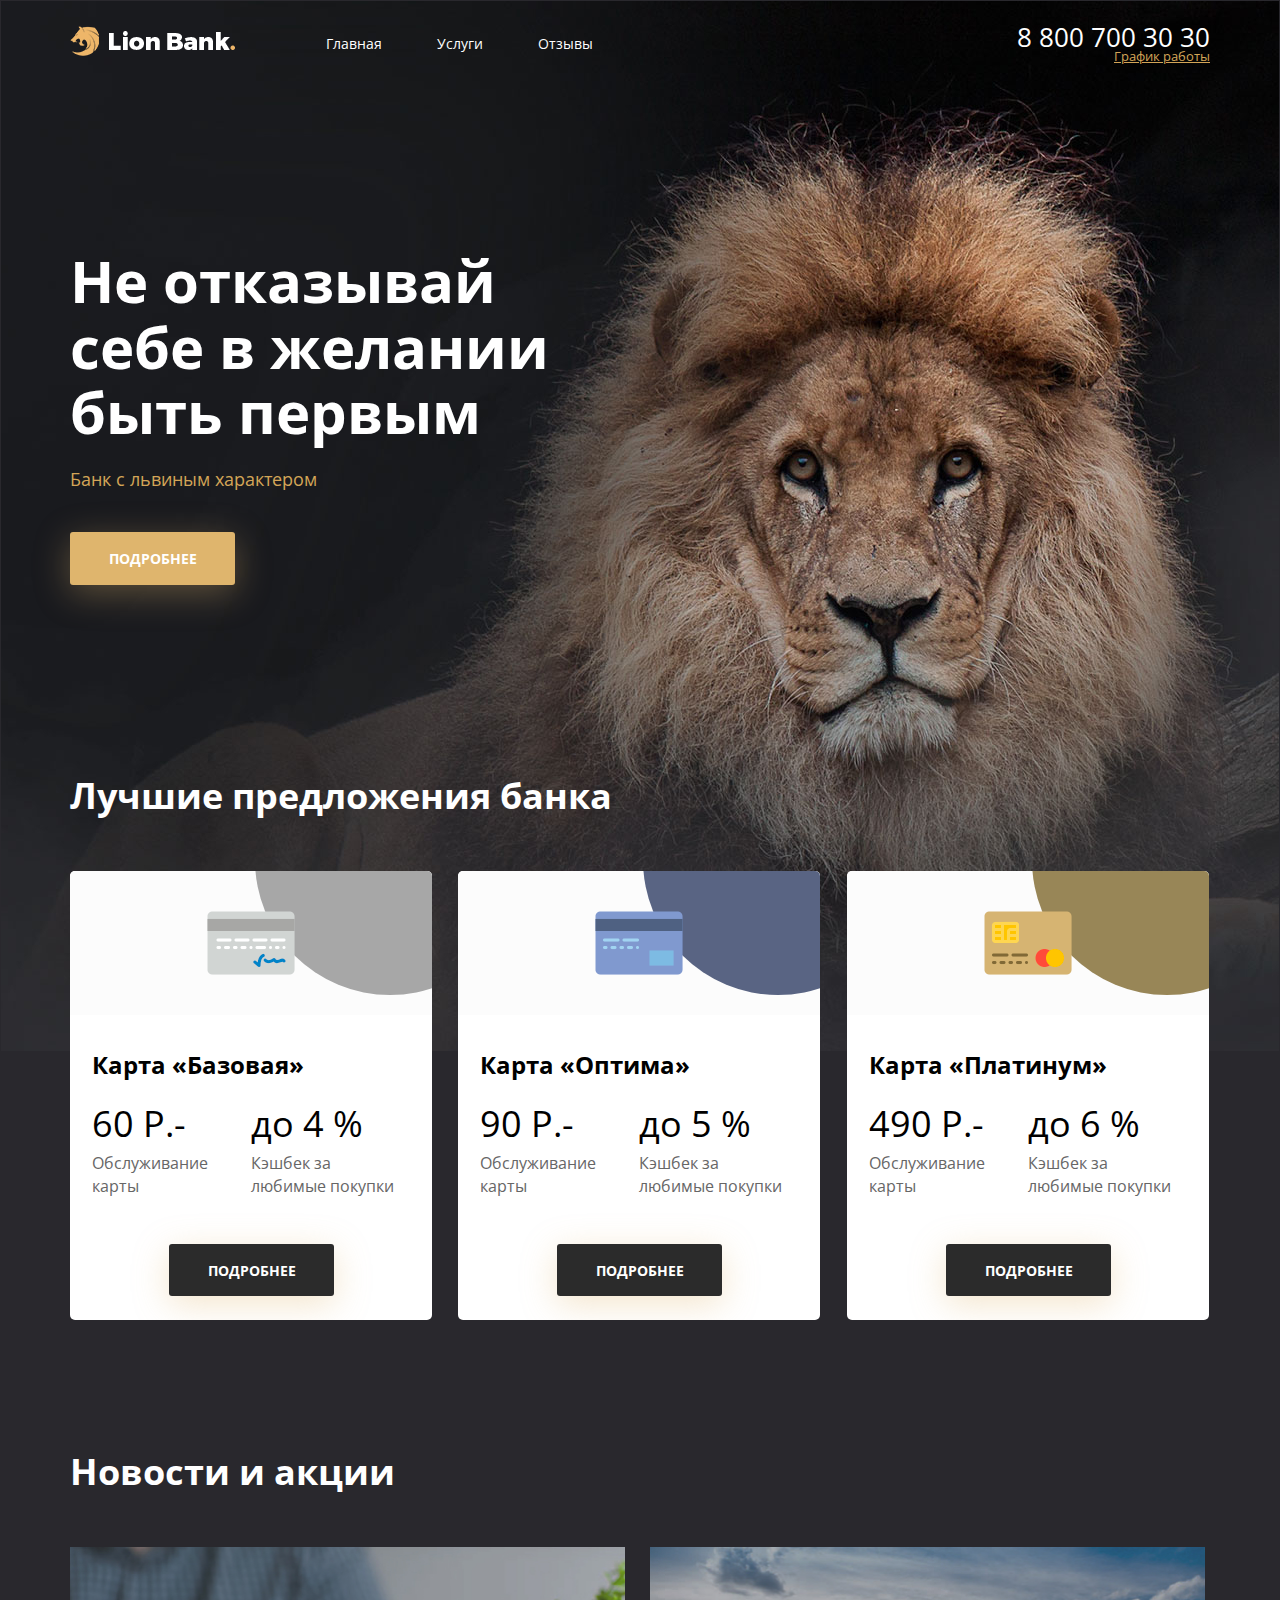
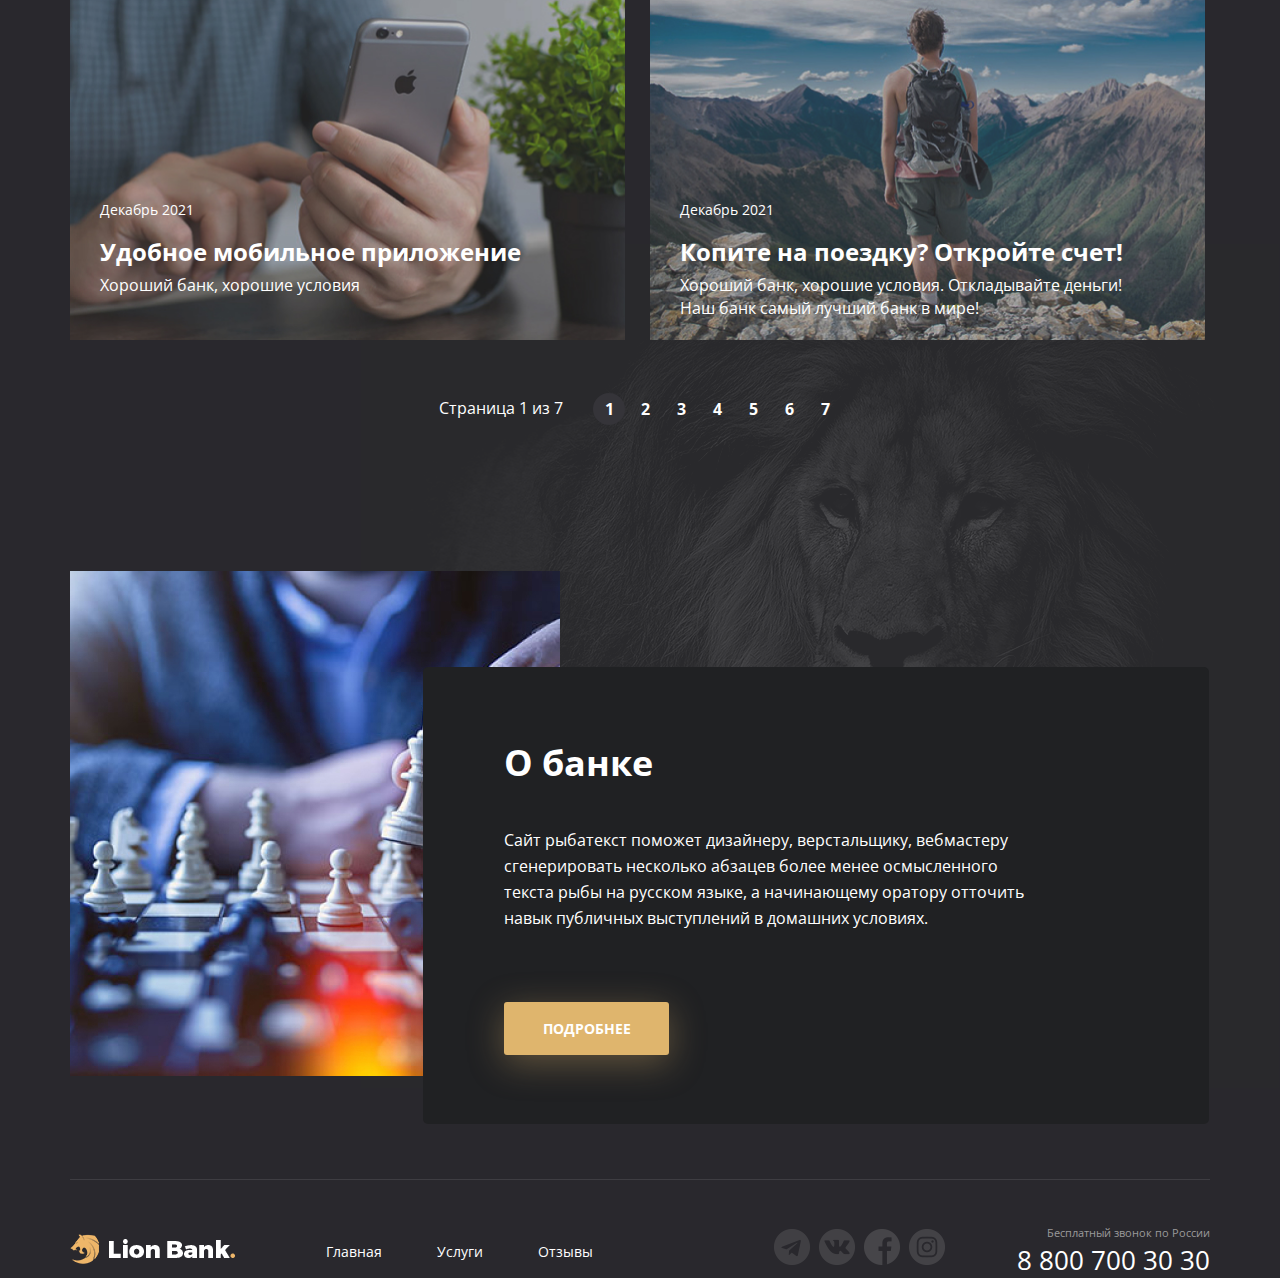
==== index.html @ 032b0f5d "Add files via upload" ====
<!DOCTYPE html>
<html lang="en">
<head>
    <meta charset="UTF-8">
    <meta http-equiv="X-UA-Compatible" content="IE=edge">
    <meta name="viewport" content="width=device-width, initial-scale=1.0">
    <title>Lion Bank</title>
    <link href="https://fonts.googleapis.com/css2?family=Open+Sans:wght@400;700&display=swap" rel="stylesheet">
    <link rel="stylesheet" href="./main.css">
</head>
<body>
    <div class="wrapper main-page-wrapper">
        <section class="hero">
            <div class="container">
                <header class="header">
                    <a href="#" class="logo">
                        <img src="./img/logo.png" alt="lion bank logo" class="logo__icon">
                    </a>
                    <nav class="menu">
                        <ul class="menu__list">
                            <li class="menu__item">
                                <a href="#" class="menu__link">Главная</a>
                            </li>
                            <li class="menu__item">
                                <a href="#" class="menu__link">Услуги</a>
                            </li>
                            <li class="menu__item">
                                <a href="#" class="menu__link">Отзывы</a>
                            </li>
                        </ul>
                    </nav>
                    <address class="contacts">
                        <a href="tel:+78007003030" class="contacts__phone">8 800 700 30 30</a>
                        <div class="contacts__dropdown-title">График работы</div>
                    </address>
                </header>
                <div class="hero__content">
                    <div class="hero__text-section">
                        <h1 class="hero__title">Не отказывай себе в желании быть первым</h1>
                        <h4 class="hero__subtitle">Банк с львиным характером</h4>
                        <a href="#" class="btn btn--color--ginger">Подробнее</a>
                    </div>
                </div>
            </div>
        </section>    
        <section class="section">
            <div class="container">
                <h2 class="section__title">Лучшие предложения банка</h2>
                <ul class="offers">
                        <li class="offers__item offers__item--theme--grey">
                            <div class="offers__header">
                                <img src="./img/card_grey.png" alt="card grey" class="offers__img">
                            </div>
                            <div class="offers__content">
                                <h3 class="offers__title">Карта «Базовая»</h3>
                                <div class="offers__prices">
                                    <div class="offers__prices-cell">
                                        <div class="offers__price">60 Р.-</div>
                                        <div class="offers__price-desc">Обслуживание карты</div>
                                    </div>
                                    <div class="offers__prices-cell">
                                        <div class="offers__price">до 4 %</div>
                                        <div class="offers__price-desc">Кэшбек за любимые покупки</div>
                                    </div>
                                </div>
                                <div class="btn__wrapper">    
                                    <a href="#" class="btn btn--color--black">Подробнее</a>
                                </div>
                            </div>
                        </li>
                        <li class="offers__item offers__item--theme--blue">
                            <div class="offers__header">
                                <img src="./img/card_blue.png" alt="card blue" class="offers__img">
                            </div>
                            <div class="offers__content">
                                <h3 class="offers__title">Карта «Оптима»</h3>
                                <div class="offers__prices">
                                    <div class="offers__prices-cell">
                                        <div class="offers__price">90 Р.-</div>
                                        <div class="offers__price-desc">Обслуживание карты</div>
                                    </div>
                                    <div class="offers__prices-cell">
                                        <div class="offers__price">до 5 %</div>
                                        <div class="offers__price-desc">Кэшбек за любимые покупки</div>
                                    </div>
                                </div>
                                <div class="btn__wrapper">    
                                    <a href="#" class="btn btn--color--black">Подробнее</a>
                                </div>
                            </div>
                        </li>
                        <li class="offers__item offers__item--theme--gold">
                            <div class="offers__header">
                                <img src="./img/card_gold.png" alt="card gold" class="offers__img">
                            </div>
                            <div class="offers__content">
                                <h3 class="offers__title">Карта «Платинум»</h3>
                                <div class="offers__prices">
                                    <div class="offers__prices-cell">
                                        <div class="offers__price">490 Р.-</div>
                                        <div class="offers__price-desc">Обслуживание карты</div>
                                    </div>
                                    <div class="offers__prices-cell">
                                        <div class="offers__price">до 6 %</div>
                                        <div class="offers__price-desc">Кэшбек за любимые покупки</div>
                                    </div>
                                </div>
                                <div class="btn__wrapper">    
                                    <a href="#" class="btn btn--color--black">Подробнее</a>
                                </div>
                            </div>
                        </li>
                </ul>
            </div>
        </section>
        <div class="section">
            <div class="news">
                <h2 class="section__title">Новости и акции</h2>
                <ul class="news__list">
                    <li class="news__item">
                        <img src="./img/new_phone.jpg" alt="Картинка новостей" class="news__img">
                        <div class="news__content">
                            <time class="news__date">
                                <span class="news__date-manth">Декабрь</span>
                                <span class="news__date-year">2021</span>
                            </time>
                            <div class="news__subtitlr">Удобное мобильное приложение</div>
                            <div class="news__text">
                                Хороший банк, хорошие условия
                            </div>
                        </div>
                    </li>
                    <li class="news__item">
                        <img src="./img/new_mountains.jpg" alt="Картинка новостей" class="news__img">
                        <div class="news__content">
                            <time class="news__date">
                                <span class="news__date-manth">Декабрь</span>
                                <span class="news__date-year">2021</span>
                            </time>
                            <div class="news__subtitlr">Копите на поездку? Откройте счет!</div>
                            <div class="news__text">
                                Хороший банк, хорошие условия. Откладывайте деньги! Наш банк самый лучший банк в мире!   
                            </div>
                        </div>
                    </li>
                </ul> 
            </div>
            <div class="pagination">
                <div class="pagination__display">
                    Страница
                    <span class="pagination__display-current">
                        1
                    </span>
                    из
                    <span class="pagination__display-all">
                        7
                    </span>
                </div>
                <ul class="pagination__list">
                    <li class="pagination__item pagination__item--active">
                        <a href="#" class="pagination__link">1</a>
                    </li>
                    <li class="pagination__item">
                        <a href="#" class="pagination__link">2</a>
                    </li>
                    <li class="pagination__item">
                        <a href="#" class="pagination__link">3</a>
                    </li>
                    <li class="pagination__item">
                        <a href="#" class="pagination__link">4</a>
                    </li>
                    <li class="pagination__item">
                        <a href="#" class="pagination__link">5</a>
                    </li>
                    <li class="pagination__item">
                        <a href="#" class="pagination__link">6</a>
                    </li>
                    <li class="pagination__item">
                        <a href="#" class="pagination__link">7</a>
                    </li>
                </ul>
            </div>
        </div>
        <section class="section">
            <div class="container">
                <div class="about">
                    <img src="./img/chess.jpg" alt="Картинка о нас" class="about__img">
                    <div class="about__content">
                        <h2 class="about__title">О банке</h2>
                        <div class="about__text">
                            <p class="about__description">
                                Сайт рыбатекст поможет дизайнеру, верстальщику, вебмастеру сгенерировать несколько абзацев более менее осмысленного текста рыбы на русском языке, а начинающему оратору отточить навык публичных выступлений в домашних условиях.
                            </p>
                        </div>    
                        <a href="#" class="btn btn--color--ginger">Подробнее</a>
                    </div>
                </div>
            </div>
        </section>
        <footer class="footer-container">
            <div class="container footer-container__content">
                <div class="footer-wrapper">
                    <div class="footer">
                        <a href="#" class="logo">
                            <img src="./img/logo.png" alt="lion bank logo" class="logo__icon">
                        </a>
                        <nav class="menu">
                            <ul class="menu__list">
                                <li class="menu__item">
                                    <a href="#" class="menu__link">Главная</a>
                                </li>
                                <li class="menu__item">
                                    <a href="#" class="menu__link">Услуги</a>
                                </li>
                                <li class="menu__item">
                                    <a href="#" class="menu__link">Отзывы</a>
                                </li>
                            </ul>
                        </nav>
                        <div class="socials">
                            <ul class="socials__list">
                                <li class="socials__item">
                                    <a href="#" class="socials__link">
                                        <img src="./img/t.png" alt="Иконка соц. сети" class="socials__icon">
                                    </a>
                                </li>
                                <li class="socials__item">
                                    <a href="#" class="socials__link">
                                        <img src="./img/vk.png" alt="Иконка соц. сети" class="socials__icon">
                                    </a>
                                </li>
                                <li class="socials__item">
                                    <a href="#" class="socials__link">
                                        <img src="./img/fb.png" alt="Иконка соц. сети" class="socials__icon">
                                    </a>
                                </li>
                                <li class="socials__item">
                                    <a href="#" class="socials__link">
                                        <img src="./img/in.png" alt="Иконка соц. сети" class="socials__icon">
                                    </a>
                                </li>
                            </ul>
                        </div>
                        <address class="contacts__footer">
                            <div class="contacts__desc">Бесплатный звонок по России</div>
                            <a href="tel:+78007003030" class="contacts__phone">8 800 700 30 30</a>
                        </address>
                    </div> 
                </div>
            </div>        
        </footer>
    </div>
</body>
</html>
---- main.css ----
body {
    font-family: "Open Sans", Helvetica, sans-serif;
    color: #fff;
    font-size: 16px;
    line-height: 1.42;
    background: #29282D;
    -webkit-font-smoothing: antialiased;
    -moz-osx-font-smoothing: grayscale;
    margin: 1px;
}

a {
    color: inherit;
}

ul {
    padding: 0 ;
    margin: 0;
}

ul li {
    list-style: none;
}

h1, h2, h3, h4, h5, h6 {
    margin: 0;
    font-weight: normal;
}

* {
    box-sizing: border-box;
}

.main-page-wrapper {
    background: url("./img/lion-header1.jpg") center top -8px no-repeat, url("./img/bottom-pic1.png") right -7px bottom 126px no-repeat;
}

.container {
    margin: 0px auto;
    width: 1140px;
}

.header {
    min-height: 247px;
    position: relative;
}

.logo {
    display: block;
    position: absolute;
    top: 25px;
    left: 0px;
}

.menu {
    position: absolute;
    top: 30px;
    left: 256px;
}

.contacts {
    position: absolute;
    font-style: normal;
    text-align: right;
    line-height: 15px;
    top: 29px;
    right: 0px;
}

.contacts__footer {
    position: absolute;
    font-style: normal;
    text-align: right;
    line-height: 15px;
    top: 16px;
    right: 0px;
}

.contacts__phone {
    text-decoration: none;
    font-size: 26px;
    margin-bottom: 4px;
}

.contacts__dropdown-title {
    font-size: 13px;
    text-decoration: underline;
    color: #d3a557;
}

.contacts__desc {
    color: #9A9A9A;
    font-size: 11px;
    margin-bottom: 13px;
}

.menu__item {
display: inline-block;
vertical-align: middle;
margin-right: 51px;
}

.menu__item:last-child {
    margin-right: 0;
}

.menu__link {
    font-size: 14px;
    text-decoration: none;
}

.menu__link:hover {
    color: #d3a557;
}

.hero__text-section {
    width: 500px;
    margin-bottom: 186px;
}

.hero__title {
    font-size: 58px;
    font-weight: bold;
    line-height: 1.13;
    margin-bottom: 22px;
}

.hero__subtitle {
    font-size: 18px;
    color: #d3a557;
    margin-bottom: 40px;
}

.btn {
    box-shadow: 0px 8px 35px rgba(223, 181, 109, .35);
    border-radius: 3px;
    padding: 17px 38px 16px 39px;
    color: #fff;
    font-weight: bold;
    font-size: 14px;
    text-transform: uppercase;
    text-decoration: none;
    display: inline-block;
}

.btn--color--ginger {
    background: #dfb56d;
}

.btn:hover {
    background: #d3a557;
    box-shadow: 0px 8px 35px rgba(223, 181, 109, .35);
    border-radius: 3px;
    cursor: pointer;
}

.btn--color--black {
    background: #2b2b2b;
}

.btn--color--black:hover {
    background: #dfb56d;
}

.section {
    position: relative;
    margin: 0px auto;
    width: 1140px;
}

.section__title {
    font-size: 36px;
    font-weight: bold;
    line-height: 49px;
}

.offers {
    margin-top:  51px;
}

.offers__item {
    min-height: 449px;
    background: #fff;
    display: inline-block;
    vertical-align: middle;
    margin-right: 22px;
    color: #000;
    border-radius: 5px;
    width: 362px;
    overflow: hidden;
}

.offers__item--theme--grey .offers__header:before {
    background: #a7a7a7;
}

.offers__item--theme--blue .offers__header:before {
    background: #596483;
}

.offers__item--theme--gold .offers__header:before {
    background: #988657;
}

.offers__item:last-child {
    margin-right: 0;
    margin-left: 1px;
}

.offers__header {
    position: relative;
    min-height: 144px;
    background: #fcfcfc;
}

.offers__header:before {
    content: "";
    width: 270px;
    height: 270px;
    display: block;
    border-radius: 50%;
    position: absolute;
    top: -146px;
    right: -93px;
    background: #ccc;
}

.offers__img {
    position: absolute;
    top: 40px;
    left: 137px;
}

.offers__content {
    padding: 33px 22px 22px 22px;
}

.offers__title {
    font-weight: bold;
    font-size: 24px;
    margin-bottom: 18px;
}

.offers__prices-cell {
    display: inline-block;
    vertical-align: top;
    width: 150px;
    margin-right: 5px;
}

.offers__prices-cell:last-child {
    margin-right: 0;
}

.offers__price {
    font-size: 36px;
    line-height: 48px;
    margin-bottom: 4px;
}

.offers__price-desc {
    color: #666;
}

.offers__prices {
    margin-bottom: 46px;
}

.btn__wrapper {
    text-align: center;
}

.news {
    margin-top: 127px;
}

.news__list {
    margin-top: 51px;
}

.news__item {
    width: 555px;
    display: inline-block;
    vertical-align: top;
    position: relative;
    overflow: hidden;
    margin-right: 21px;
}

.news__item:last-child {
    margin-right: 0px;
}

.news__img {
    display: block;
    width: 100%;
    height: 100%;
    object-fit: cover;
}

.news__content {
    position: absolute;
    left: 30px;
    right: 0px;
    top: 251px;  
    padding: 0px 60px 0px 0px;
}

.news__date {
    font-size: 14px;
}

.news__subtitlr {
    font-size: 24px;
    font-weight: bold;
    margin-top: 14px;
}

.news__text {
    margin-top: 5px;
}

.pagination {
    text-align: center;
    margin-top: 53px;
}

.pagination__display, .pagination__list {
    display: inline-block;
    vertical-align: middle;
}

.pagination__display {
    margin-right: 26px;
}

.pagination__item {
    display: inline-block;
    vertical-align: middle;
}

.pagination__item--active .pagination__link {
    background: #353439;
}

.pagination__link {
    display: block;
    width: 32px;
    height: 32px;
    border-radius: 50%;
    text-decoration: none;
    font-weight: bold;
    line-height: 32px;
}
.pagination__link:hover {
    background: #353439;
}

.about{
    margin-top: 146px;
    margin-bottom: 55px;
}

.about__img {
    display: inline-block;
    vertical-align: top;
}

.about__content {
    background: #202123;
    padding: 70px 160px 69px 81px;
    display: inline-block;
    vertical-align: top;
    border-radius: 5px;
    width: 786px;
    margin-left: -141px;
    margin-top: 96px;
}

.about__title {
    font-size: 36px;
    font-weight: bold;
    margin-bottom: 39px;
}

.about__text {
    line-height: 26px;
    margin-bottom: 71px;
}

.footer-container {
    width: 1140px;
    margin: 0px auto;

}

.footer-container__content {
    display: inline-block;
    border-top: 1px solid rgba(255, 255, 255, 0.1);
    padding: 0px 0px 0px 0px;
}

.footer-wrapper {
    padding: 29px 0px 0px 0px;

}

.footer {
    position: relative;
    
}

.socials {
    position: absolute;
    top: 20px;
    right: 265px;
}

.socials__item {
    display: inline-block;
    vertical-align: middle;
    margin-right: 5px;
}

.socials__item:last-child {
    margin-right: 0px;
}

.socials__link {
    display: block;
    text-decoration: none;
    width: 36px;
    height: 36px;
    opacity: 25%;
}

.socials__link:hover{
    opacity: 100%;
}
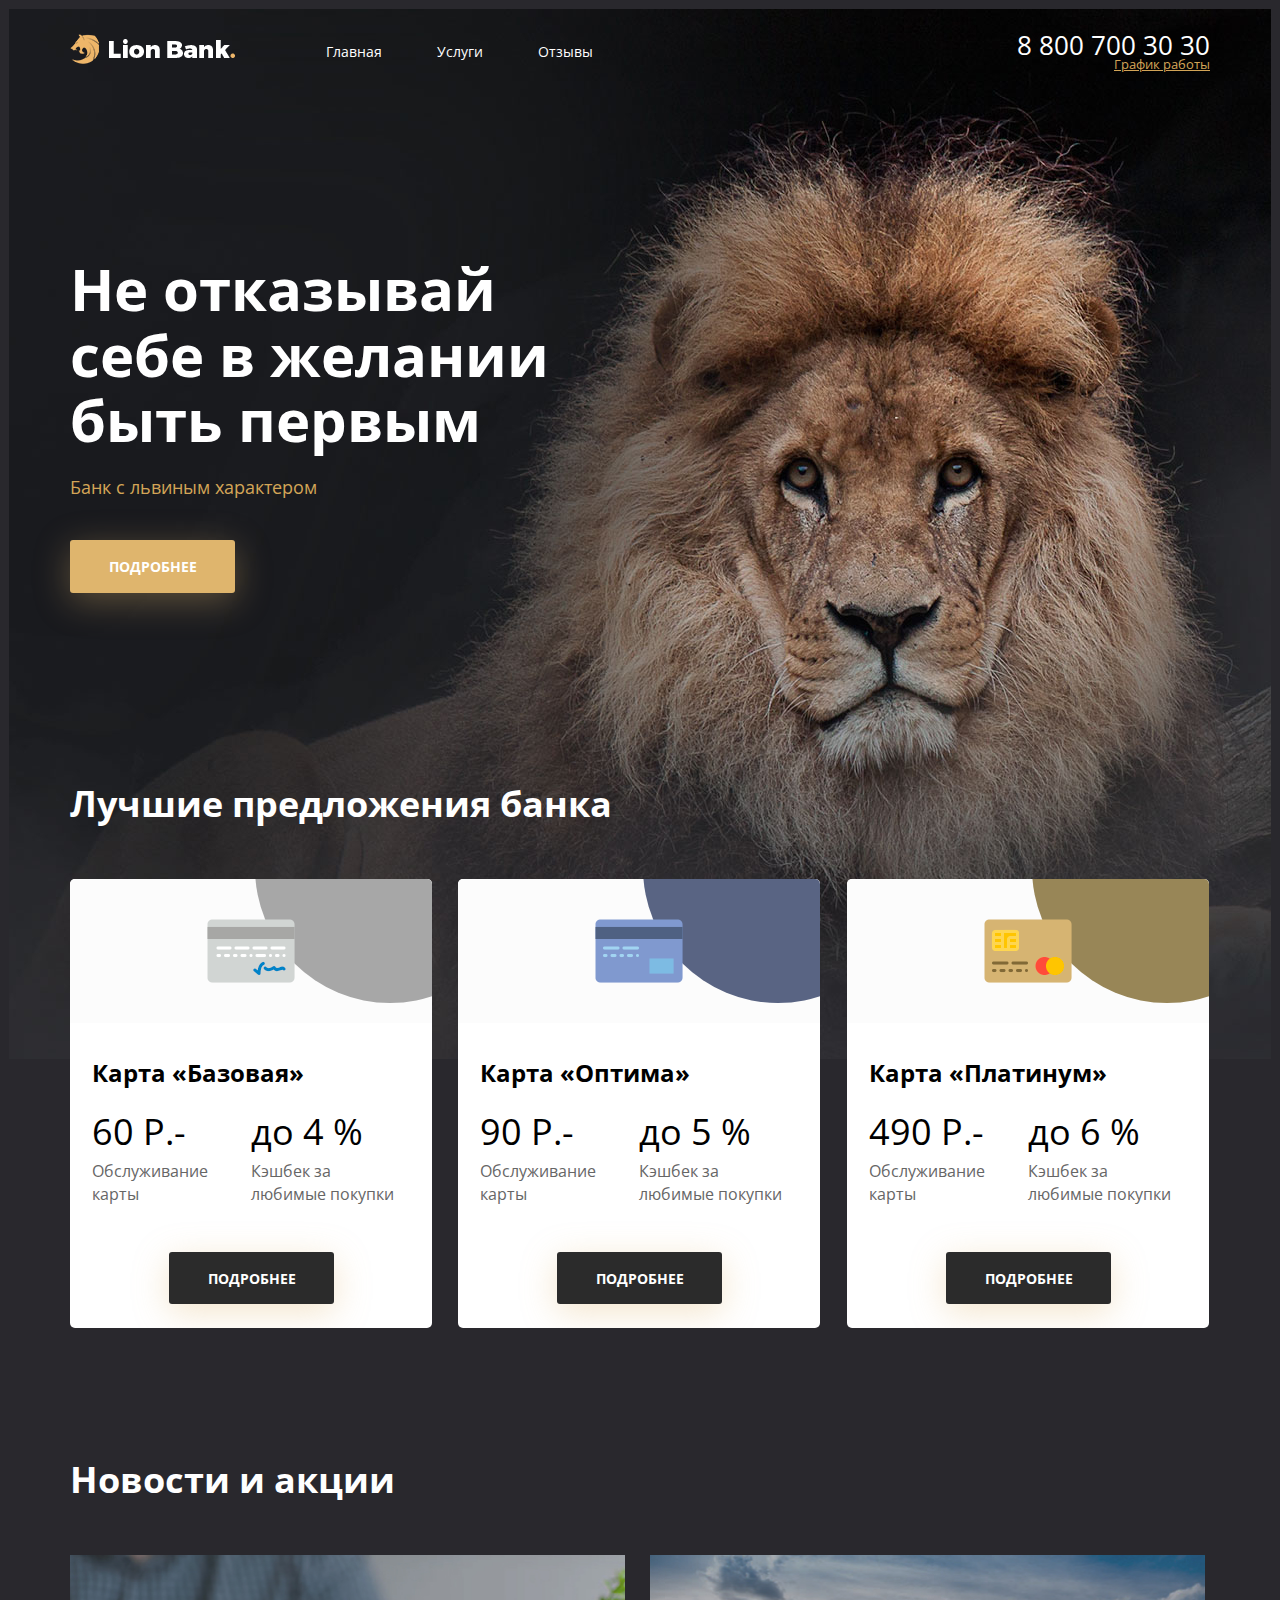
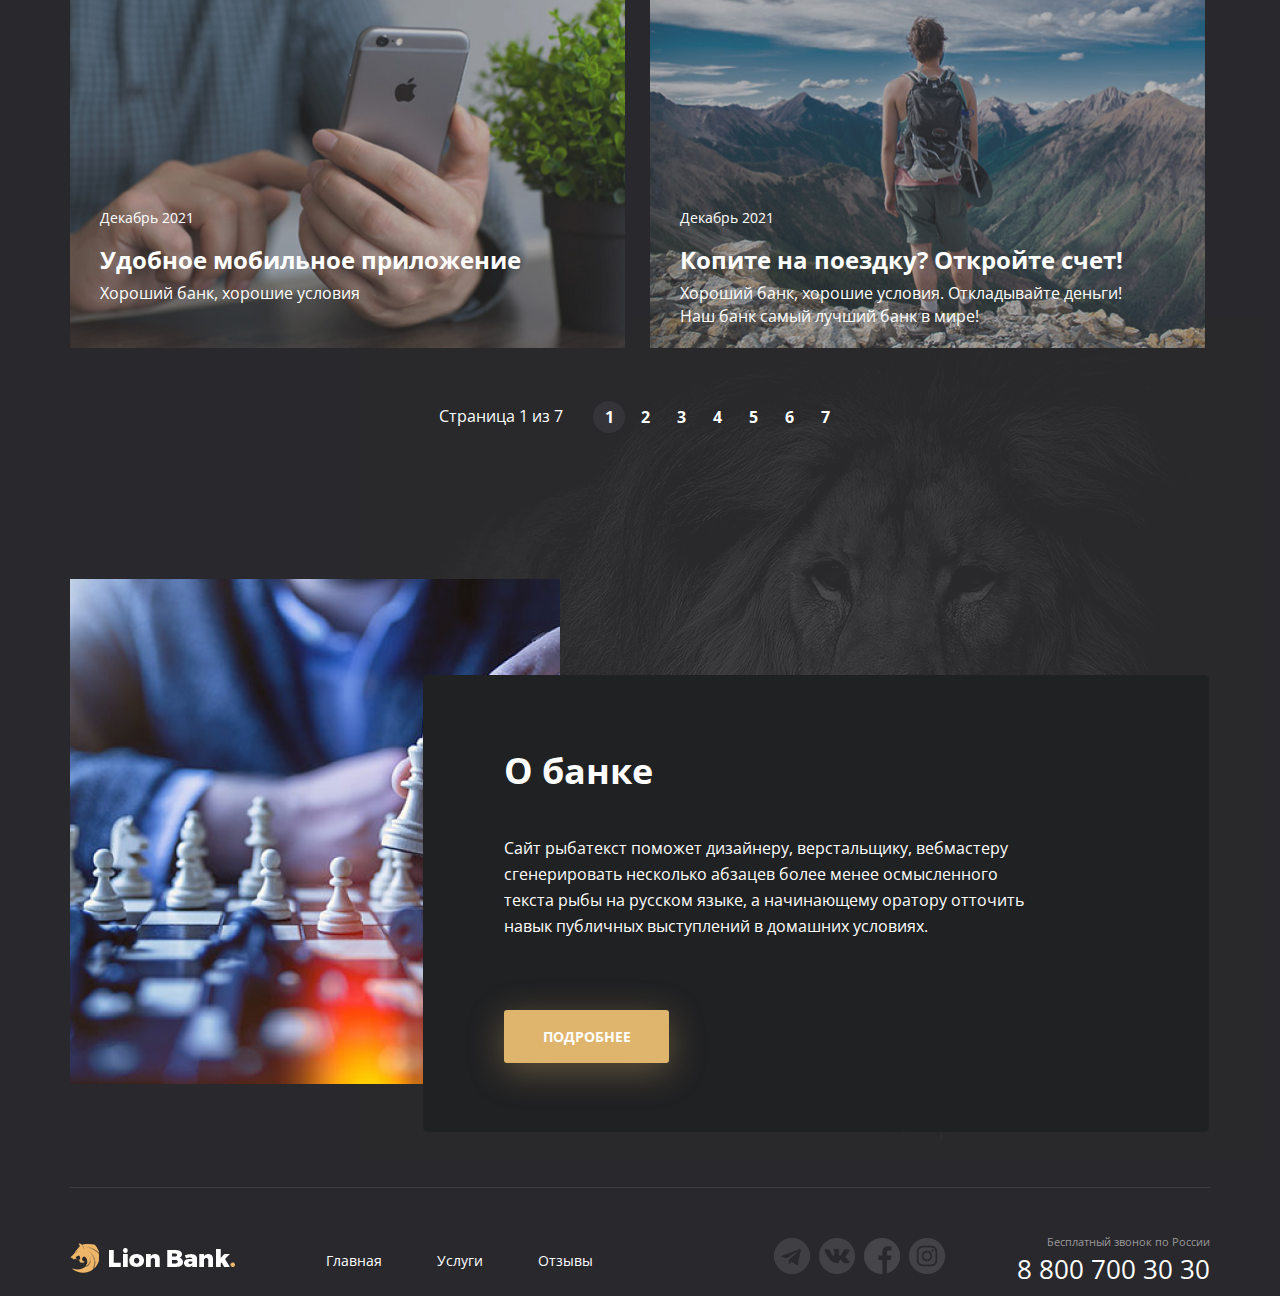
==== commit c0c55096: "Add files via upload" ====
--- a/index.html
+++ b/index.html
@@ -198,9 +198,8 @@
             </div>
         </section>
         <footer class="footer-container">
-            <div class="container footer-container__content">
-                <div class="footer-wrapper">
-                    <div class="footer">
+            <div class="container">
+                <div class="footer">
                         <a href="#" class="logo">
                             <img src="./img/logo.png" alt="lion bank logo" class="logo__icon">
                         </a>
@@ -245,8 +244,7 @@
                             <div class="contacts__desc">Бесплатный звонок по России</div>
                             <a href="tel:+78007003030" class="contacts__phone">8 800 700 30 30</a>
                         </address>
-                    </div> 
-                </div>
+                </div> 
             </div>        
         </footer>
     </div>
--- a/main.css
+++ b/main.css
@@ -6,7 +6,7 @@
     background: #29282D;
     -webkit-font-smoothing: antialiased;
     -moz-osx-font-smoothing: grayscale;
-    margin: 1px;
+    margin: 9px;
 }
 
 a {
@@ -391,23 +391,14 @@
 .footer-container {
     width: 1140px;
     margin: 0px auto;
-
-}
-
-.footer-container__content {
-    display: inline-block;
+    min-height: 100px;
     border-top: 1px solid rgba(255, 255, 255, 0.1);
-    padding: 0px 0px 0px 0px;
-}
-
-.footer-wrapper {
-    padding: 29px 0px 0px 0px;
-
-}
+    padding-top: 30px;
+}
+
 
 .footer {
-    position: relative;
-    
+    position: relative; 
 }
 
 .socials {
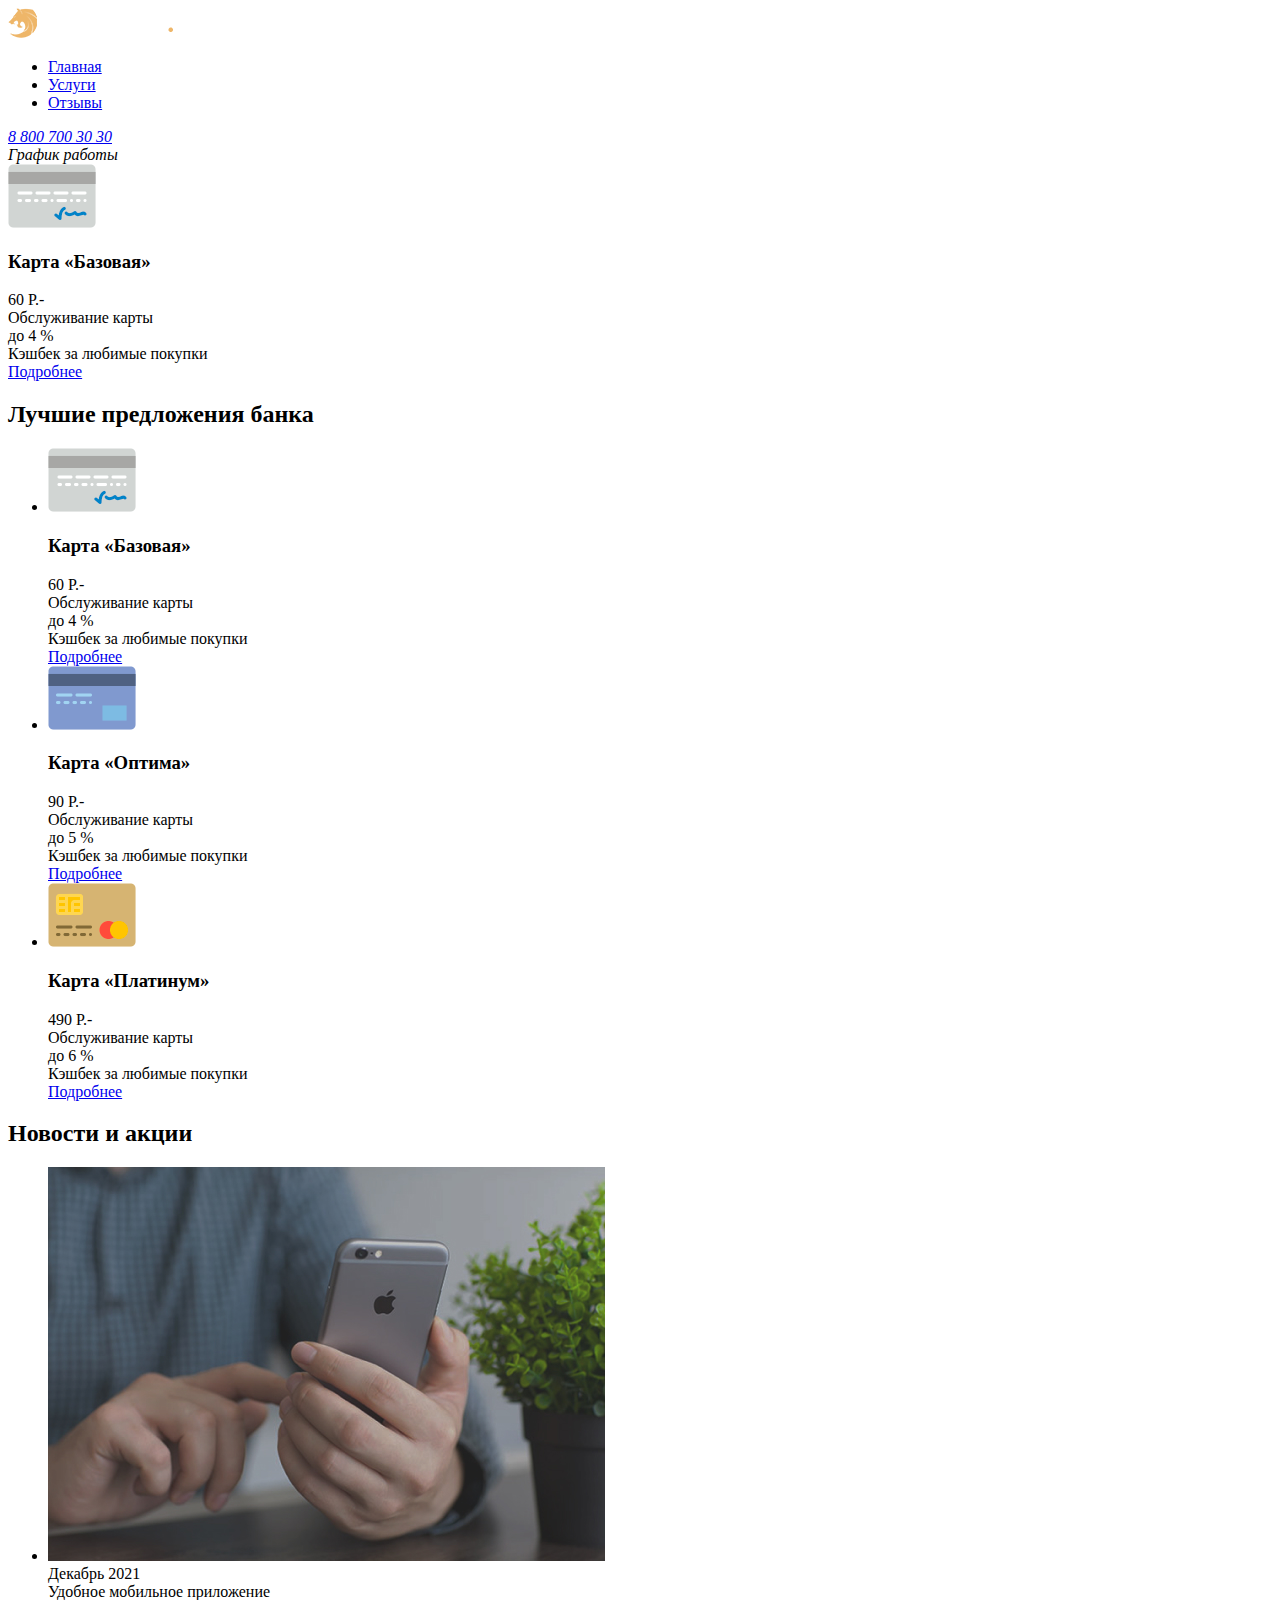
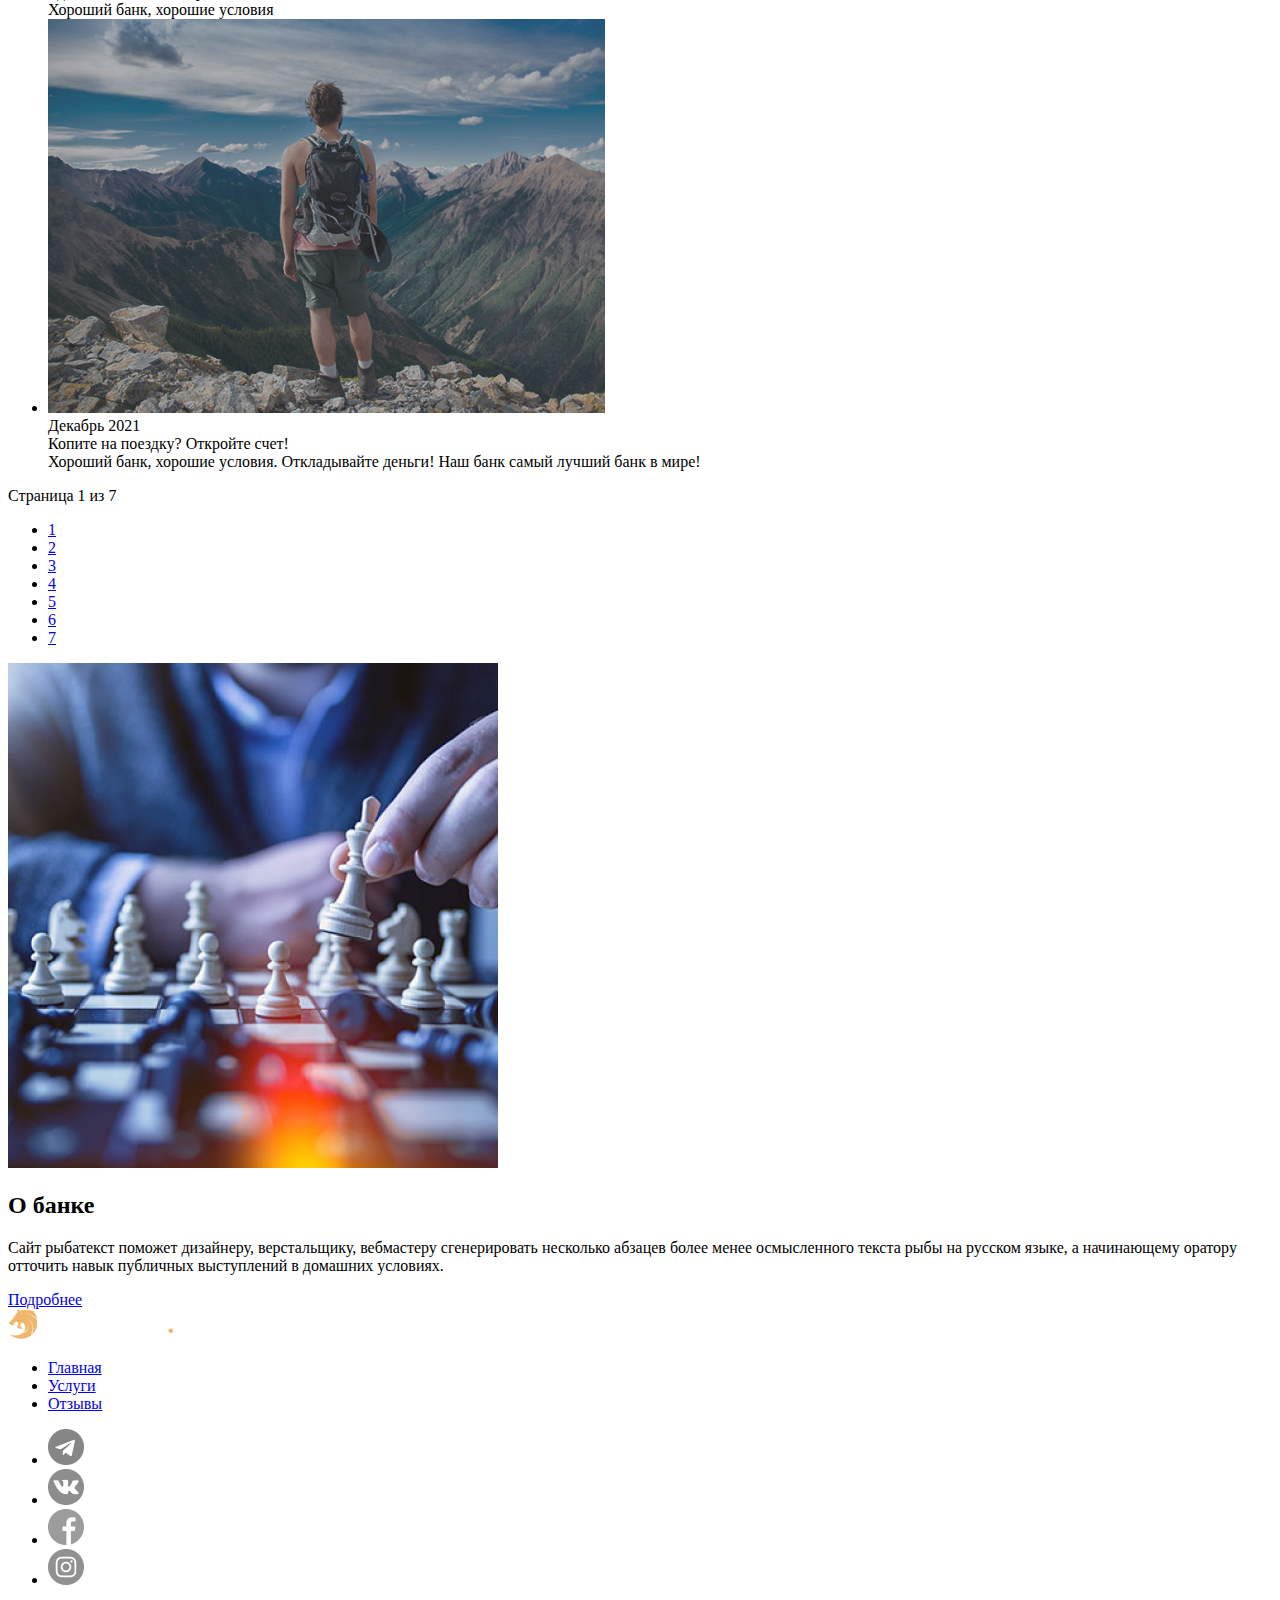
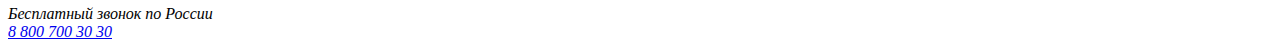
==== commit 0858448a: "Add files via upload" ====
--- a/index.html
+++ b/index.html
@@ -5,205 +5,230 @@
     <meta http-equiv="X-UA-Compatible" content="IE=edge">
     <meta name="viewport" content="width=device-width, initial-scale=1.0">
     <title>Lion Bank</title>
+    <link rel="preconnect" href="https://fonts.gstatic.com">
     <link href="https://fonts.googleapis.com/css2?family=Open+Sans:wght@400;700&display=swap" rel="stylesheet">
-    <link rel="stylesheet" href="./main.css">
+    <link rel="stylesheet" href="./css/main.css">
 </head>
 <body>
     <div class="wrapper main-page-wrapper">
-        <section class="hero">
-            <div class="container">
-                <header class="header">
-                    <a href="#" class="logo">
-                        <img src="./img/logo.png" alt="lion bank logo" class="logo__icon">
-                    </a>
-                    <nav class="menu">
-                        <ul class="menu__list">
-                            <li class="menu__item">
-                                <a href="#" class="menu__link">Главная</a>
+        <div class="wrapper__content">
+            <section class="hero">
+                <div class="container hero__container">
+                    <header class="header">
+                        <div class="header__col">
+                            <a href="#" class="logo">
+                                <img src="./img/logo.png" alt="lion bank logo" class="logo__icon">
+                            </a>
+                            <nav class="menu">
+                                <ul class="menu__list">
+                                    <li class="menu__item">
+                                        <a href="#" class="menu__link">Главная</a>
+                                    </li>
+                                    <li class="menu__item">
+                                        <a href="./services.html" class="menu__link">Услуги</a>
+                                    </li>
+                                    <li class="menu__item">
+                                        <a href="#" class="menu__link">Отзывы</a>
+                                    </li>
+                                </ul>
+                            </nav>
+                        </div>
+                        <div class="header__col header__col--align--right">
+                            <address class="contacts">
+                                <a href="tel:+78007003030" class="contacts__phone">8 800 700 30 30</a>
+                                <div class="contacts__dropdown-title">График работы</div>
+                            </address>
+                        </div>
+                    </header>
+                    <div class="hero__content">
+                        <div class="hero__text-section">
+                            <div class="offer offer__item--theme--grey">
+                                <div class="offer__header">
+                                    <img src="./img/card_grey.png" alt="card grey" class="offer__img">
+                                </div>
+                                <div class="offer__content">
+                                    <h3 class="offer__title">Карта «Базовая»</h3>
+                                    <div class="offer__prices">
+                                        <div class="offer__prices-cell">
+                                            <div class="offer__price">60 Р.-</div>
+                                            <div class="offer__price-desc">Обслуживание карты</div>
+                                        </div>
+                                        <div class="offer__prices-cell">
+                                            <div class="offer__price">до 4 %</div>
+                                            <div class="offer__price-desc">Кэшбек за любимые покупки</div>
+                                        </div>
+                                    </div>
+                                    <div class="btn__wrapper">    
+                                        <a href="#" class="btn btn--color--black">Подробнее</a>
+                                    </div>
+                                </div>
+                            </div>
+                        </div>
+                    </div>
+                </div>
+            </section>    
+            <section class="section">
+                <div class="container">
+                    <h2 class="section__title">Лучшие предложения банка</h2>
+                    <ul class="offers">
+                            <li class="offers__item offer offer__item--theme--grey">
+                                <div class="offer__header">
+                                    <img src="./img/card_grey.png" alt="card grey" class="offer__img">
+                                </div>
+                                <div class="offer__content">
+                                    <h3 class="offer__title">Карта «Базовая»</h3>
+                                    <div class="offer__prices">
+                                        <div class="offer__prices-cell">
+                                            <div class="offer__price">60 Р.-</div>
+                                            <div class="offer__price-desc">Обслуживание карты</div>
+                                        </div>
+                                        <div class="offer__prices-cell">
+                                            <div class="offer__price">до 4 %</div>
+                                            <div class="offer__price-desc">Кэшбек за любимые покупки</div>
+                                        </div>
+                                    </div>
+                                    <div class="btn__wrapper">    
+                                        <a href="#" class="btn btn--color--black">Подробнее</a>
+                                    </div>
+                                </div>
                             </li>
-                            <li class="menu__item">
-                                <a href="#" class="menu__link">Услуги</a>
+                            <li class="offers__item offer offer__item--theme--blue">
+                                <div class="offer__header">
+                                    <img src="./img/card_blue.png" alt="card blue" class="offer__img">
+                                </div>
+                                <div class="offer__content">
+                                    <h3 class="offer__title">Карта «Оптима»</h3>
+                                    <div class="offer__prices">
+                                        <div class="offer__prices-cell">
+                                            <div class="offer__price">90 Р.-</div>
+                                            <div class="offer__price-desc">Обслуживание карты</div>
+                                        </div>
+                                        <div class="offer__prices-cell">
+                                            <div class="offer__price">до 5 %</div>
+                                            <div class="offer__price-desc">Кэшбек за любимые покупки</div>
+                                        </div>
+                                    </div>
+                                    <div class="btn__wrapper">    
+                                        <a href="#" class="btn btn--color--black">Подробнее</a>
+                                    </div>
+                                </div>
                             </li>
-                            <li class="menu__item">
-                                <a href="#" class="menu__link">Отзывы</a>
+                            <li class="offers__item offer offer__item--theme--gold">
+                                <div class="offer__header">
+                                    <img src="./img/card_gold.png" alt="card gold" class="offer__img">
+                                </div>
+                                <div class="offer__content">
+                                    <h3 class="offer__title">Карта «Платинум»</h3>
+                                    <div class="offer__prices">
+                                        <div class="offer__prices-cell">
+                                            <div class="offer__price">490 Р.-</div>
+                                            <div class="offer__price-desc">Обслуживание карты</div>
+                                        </div>
+                                        <div class="offer__prices-cell">
+                                            <div class="offer__price">до 6 %</div>
+                                            <div class="offer__price-desc">Кэшбек за любимые покупки</div>
+                                        </div>
+                                    </div>
+                                    <div class="btn__wrapper">    
+                                        <a href="#" class="btn btn--color--black">Подробнее</a>
+                                    </div>
+                                </div>
                             </li>
-                        </ul>
-                    </nav>
-                    <address class="contacts">
-                        <a href="tel:+78007003030" class="contacts__phone">8 800 700 30 30</a>
-                        <div class="contacts__dropdown-title">График работы</div>
-                    </address>
-                </header>
-                <div class="hero__content">
-                    <div class="hero__text-section">
-                        <h1 class="hero__title">Не отказывай себе в желании быть первым</h1>
-                        <h4 class="hero__subtitle">Банк с львиным характером</h4>
-                        <a href="#" class="btn btn--color--ginger">Подробнее</a>
-                    </div>
-                </div>
-            </div>
-        </section>    
-        <section class="section">
-            <div class="container">
-                <h2 class="section__title">Лучшие предложения банка</h2>
-                <ul class="offers">
-                        <li class="offers__item offers__item--theme--grey">
-                            <div class="offers__header">
-                                <img src="./img/card_grey.png" alt="card grey" class="offers__img">
+                    </ul>
+                </div>
+            </section>
+            <section class="section">
+                <div class="news">
+                    <h2 class="section__title">Новости и акции</h2>
+                    <ul class="news__list">
+                        <li class="news__item">
+                            <img src="./img/new_phone.jpg" alt="Картинка новостей" class="news__img">
+                            <div class="news__content">
+                                <time class="news__date">
+                                    <span class="news__date-manth">Декабрь</span>
+                                    <span class="news__date-year">2021</span>
+                                </time>
+                                <div class="news__subtitlr">Удобное мобильное приложение</div>
+                                <div class="news__text">
+                                    Хороший банк, хорошие условия
+                                </div>
                             </div>
-                            <div class="offers__content">
-                                <h3 class="offers__title">Карта «Базовая»</h3>
-                                <div class="offers__prices">
-                                    <div class="offers__prices-cell">
-                                        <div class="offers__price">60 Р.-</div>
-                                        <div class="offers__price-desc">Обслуживание карты</div>
-                                    </div>
-                                    <div class="offers__prices-cell">
-                                        <div class="offers__price">до 4 %</div>
-                                        <div class="offers__price-desc">Кэшбек за любимые покупки</div>
-                                    </div>
-                                </div>
-                                <div class="btn__wrapper">    
-                                    <a href="#" class="btn btn--color--black">Подробнее</a>
+                        </li>
+                        <li class="news__item">
+                            <img src="./img/new_mountains.jpg" alt="Картинка новостей" class="news__img">
+                            <div class="news__content">
+                                <time class="news__date">
+                                    <span class="news__date-manth">Декабрь</span>
+                                    <span class="news__date-year">2021</span>
+                                </time>
+                                <div class="news__subtitlr">Копите на поездку? Откройте счет!</div>
+                                <div class="news__text">
+                                    Хороший банк, хорошие условия. Откладывайте деньги! Наш банк самый лучший банк в мире!   
                                 </div>
                             </div>
                         </li>
-                        <li class="offers__item offers__item--theme--blue">
-                            <div class="offers__header">
-                                <img src="./img/card_blue.png" alt="card blue" class="offers__img">
-                            </div>
-                            <div class="offers__content">
-                                <h3 class="offers__title">Карта «Оптима»</h3>
-                                <div class="offers__prices">
-                                    <div class="offers__prices-cell">
-                                        <div class="offers__price">90 Р.-</div>
-                                        <div class="offers__price-desc">Обслуживание карты</div>
-                                    </div>
-                                    <div class="offers__prices-cell">
-                                        <div class="offers__price">до 5 %</div>
-                                        <div class="offers__price-desc">Кэшбек за любимые покупки</div>
-                                    </div>
-                                </div>
-                                <div class="btn__wrapper">    
-                                    <a href="#" class="btn btn--color--black">Подробнее</a>
-                                </div>
-                            </div>
-                        </li>
-                        <li class="offers__item offers__item--theme--gold">
-                            <div class="offers__header">
-                                <img src="./img/card_gold.png" alt="card gold" class="offers__img">
-                            </div>
-                            <div class="offers__content">
-                                <h3 class="offers__title">Карта «Платинум»</h3>
-                                <div class="offers__prices">
-                                    <div class="offers__prices-cell">
-                                        <div class="offers__price">490 Р.-</div>
-                                        <div class="offers__price-desc">Обслуживание карты</div>
-                                    </div>
-                                    <div class="offers__prices-cell">
-                                        <div class="offers__price">до 6 %</div>
-                                        <div class="offers__price-desc">Кэшбек за любимые покупки</div>
-                                    </div>
-                                </div>
-                                <div class="btn__wrapper">    
-                                    <a href="#" class="btn btn--color--black">Подробнее</a>
-                                </div>
-                            </div>
-                        </li>
-                </ul>
-            </div>
-        </section>
-        <div class="section">
-            <div class="news">
-                <h2 class="section__title">Новости и акции</h2>
-                <ul class="news__list">
-                    <li class="news__item">
-                        <img src="./img/new_phone.jpg" alt="Картинка новостей" class="news__img">
-                        <div class="news__content">
-                            <time class="news__date">
-                                <span class="news__date-manth">Декабрь</span>
-                                <span class="news__date-year">2021</span>
-                            </time>
-                            <div class="news__subtitlr">Удобное мобильное приложение</div>
-                            <div class="news__text">
-                                Хороший банк, хорошие условия
-                            </div>
-                        </div>
-                    </li>
-                    <li class="news__item">
-                        <img src="./img/new_mountains.jpg" alt="Картинка новостей" class="news__img">
-                        <div class="news__content">
-                            <time class="news__date">
-                                <span class="news__date-manth">Декабрь</span>
-                                <span class="news__date-year">2021</span>
-                            </time>
-                            <div class="news__subtitlr">Копите на поездку? Откройте счет!</div>
-                            <div class="news__text">
-                                Хороший банк, хорошие условия. Откладывайте деньги! Наш банк самый лучший банк в мире!   
-                            </div>
-                        </div>
-                    </li>
-                </ul> 
-            </div>
-            <div class="pagination">
-                <div class="pagination__display">
-                    Страница
-                    <span class="pagination__display-current">
-                        1
-                    </span>
-                    из
-                    <span class="pagination__display-all">
-                        7
-                    </span>
-                </div>
-                <ul class="pagination__list">
-                    <li class="pagination__item pagination__item--active">
-                        <a href="#" class="pagination__link">1</a>
-                    </li>
-                    <li class="pagination__item">
-                        <a href="#" class="pagination__link">2</a>
-                    </li>
-                    <li class="pagination__item">
-                        <a href="#" class="pagination__link">3</a>
-                    </li>
-                    <li class="pagination__item">
-                        <a href="#" class="pagination__link">4</a>
-                    </li>
-                    <li class="pagination__item">
-                        <a href="#" class="pagination__link">5</a>
-                    </li>
-                    <li class="pagination__item">
-                        <a href="#" class="pagination__link">6</a>
-                    </li>
-                    <li class="pagination__item">
-                        <a href="#" class="pagination__link">7</a>
-                    </li>
-                </ul>
-            </div>
-        </div>
-        <section class="section">
-            <div class="container">
-                <div class="about">
-                    <img src="./img/chess.jpg" alt="Картинка о нас" class="about__img">
-                    <div class="about__content">
-                        <h2 class="about__title">О банке</h2>
-                        <div class="about__text">
-                            <p class="about__description">
-                                Сайт рыбатекст поможет дизайнеру, верстальщику, вебмастеру сгенерировать несколько абзацев более менее осмысленного текста рыбы на русском языке, а начинающему оратору отточить навык публичных выступлений в домашних условиях.
-                            </p>
-                        </div>    
-                        <a href="#" class="btn btn--color--ginger">Подробнее</a>
-                    </div>
-                </div>
-            </div>
-        </section>
+                    </ul> 
+                </div>
+                <div class="pagination">
+                    <div class="pagination__display">
+                        Страница
+                        <span class="pagination__display-current">
+                            1
+                        </span>
+                        из
+                        <span class="pagination__display-all">
+                            7
+                        </span>
+                    </div>
+                    <ul class="pagination__list">
+                        <li class="pagination__item pagination__item--active">
+                            <a href="#" class="pagination__link">1</a>
+                        </li>
+                        <li class="pagination__item">
+                            <a href="#" class="pagination__link">2</a>
+                        </li>
+                        <li class="pagination__item">
+                            <a href="#" class="pagination__link">3</a>
+                        </li>
+                        <li class="pagination__item">
+                            <a href="#" class="pagination__link">4</a>
+                        </li>
+                        <li class="pagination__item">
+                            <a href="#" class="pagination__link">5</a>
+                        </li>
+                        <li class="pagination__item">
+                            <a href="#" class="pagination__link">6</a>
+                        </li>
+                        <li class="pagination__item">
+                            <a href="#" class="pagination__link">7</a>
+                        </li>
+                    </ul>
+                </div>
+            </section>
+            <section class="section">
+                <div class="container">
+                    <div class="about">
+                        <img src="./img/chess.jpg" alt="Картинка о нас" class="about__img">
+                        <div class="about__content">
+                            <h2 class="about__title">О банке</h2>
+                            <div class="about__text">
+                                <p class="about__description">
+                                    Сайт рыбатекст поможет дизайнеру, верстальщику, вебмастеру сгенерировать несколько абзацев более менее осмысленного текста рыбы на русском языке, а начинающему оратору отточить навык публичных выступлений в домашних условиях.
+                                </p>
+                            </div>    
+                            <a href="#" class="btn btn--color--ginger">Подробнее</a>
+                        </div>
+                    </div>
+                </div>
+            </section>
+        </div> 
         <footer class="footer-container">
             <div class="container">
                 <div class="footer">
-                        <a href="#" class="logo">
+                    <a href="#" class="logo">
                             <img src="./img/logo.png" alt="lion bank logo" class="logo__icon">
-                        </a>
-                        <nav class="menu">
+                    </a>
+                    <nav class="menu">
                             <ul class="menu__list">
                                 <li class="menu__item">
                                     <a href="#" class="menu__link">Главная</a>
@@ -215,8 +240,8 @@
                                     <a href="#" class="menu__link">Отзывы</a>
                                 </li>
                             </ul>
-                        </nav>
-                        <div class="socials">
+                    </nav>
+                    <div class="socials">
                             <ul class="socials__list">
                                 <li class="socials__item">
                                     <a href="#" class="socials__link">
@@ -239,11 +264,11 @@
                                     </a>
                                 </li>
                             </ul>
-                        </div>
-                        <address class="contacts__footer">
+                    </div>
+                    <address class="contacts__footer">
                             <div class="contacts__desc">Бесплатный звонок по России</div>
                             <a href="tel:+78007003030" class="contacts__phone">8 800 700 30 30</a>
-                        </address>
+                    </address>
                 </div> 
             </div>        
         </footer>
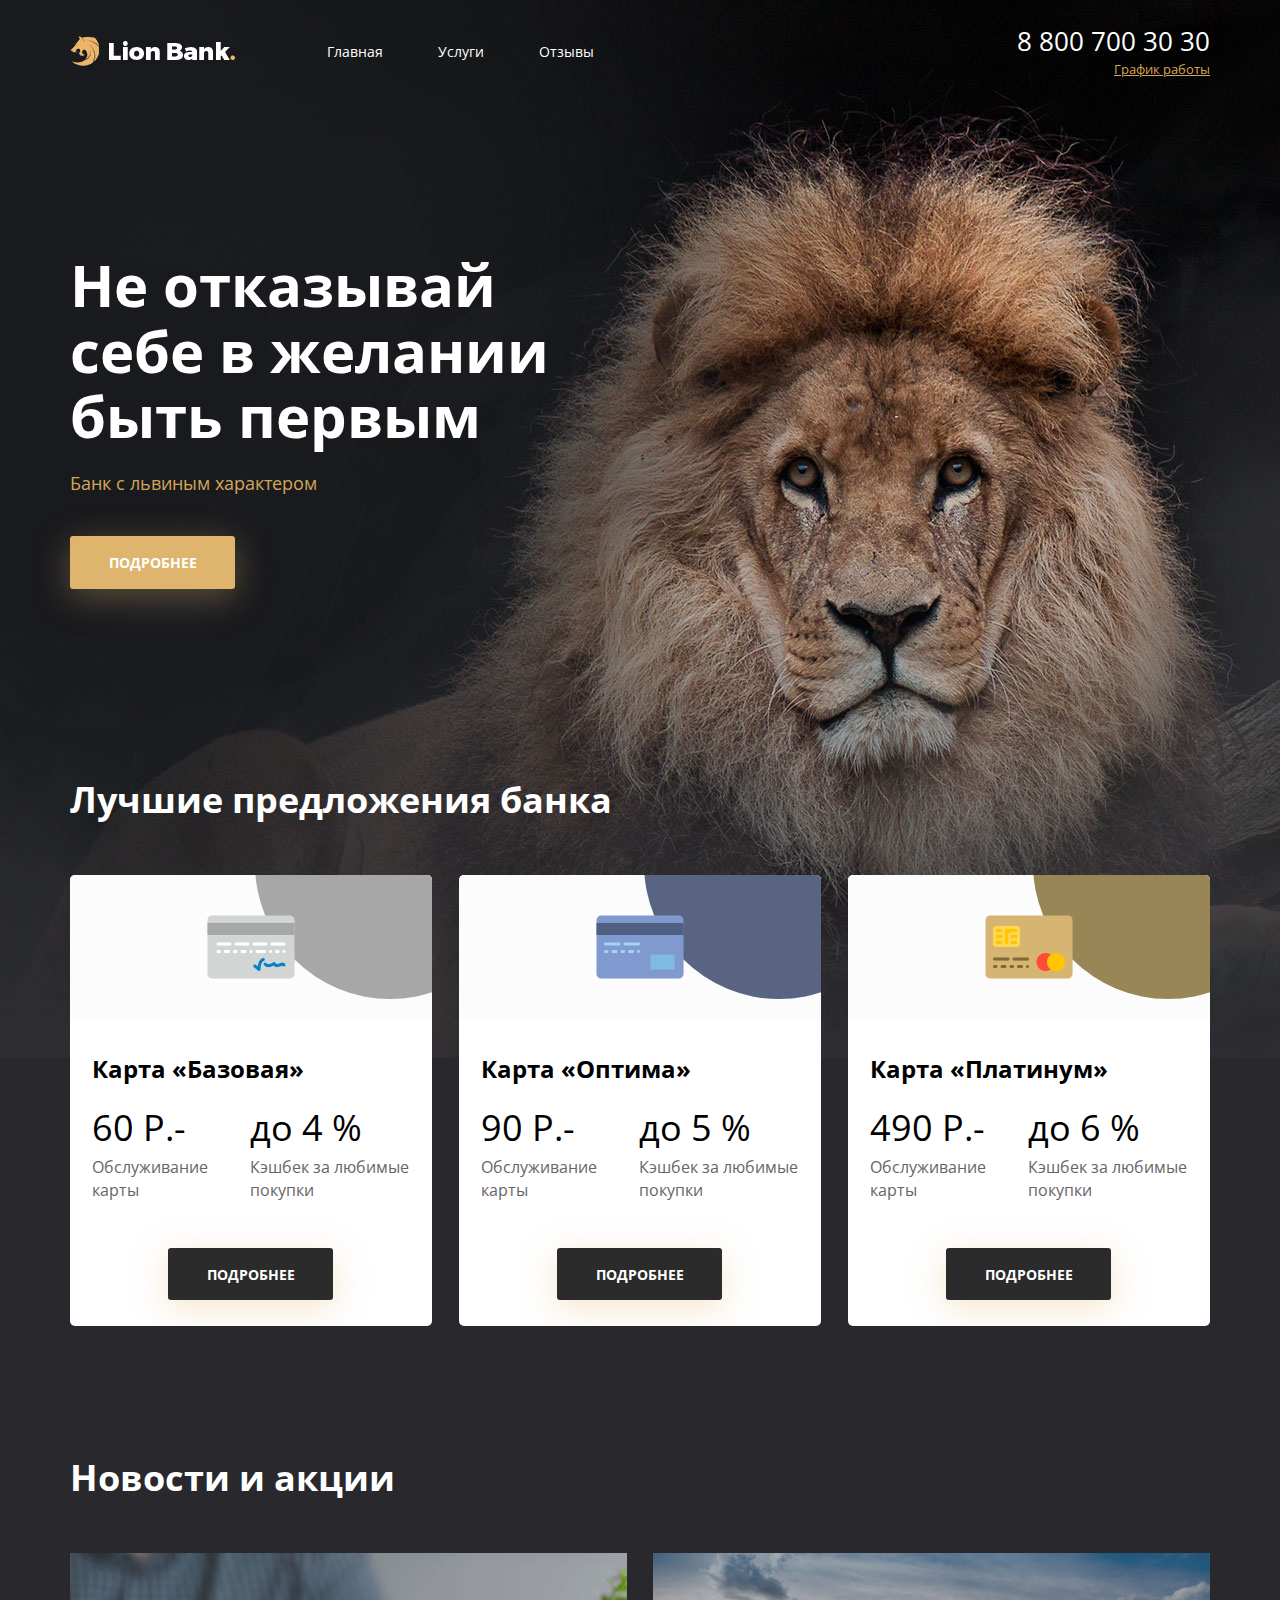
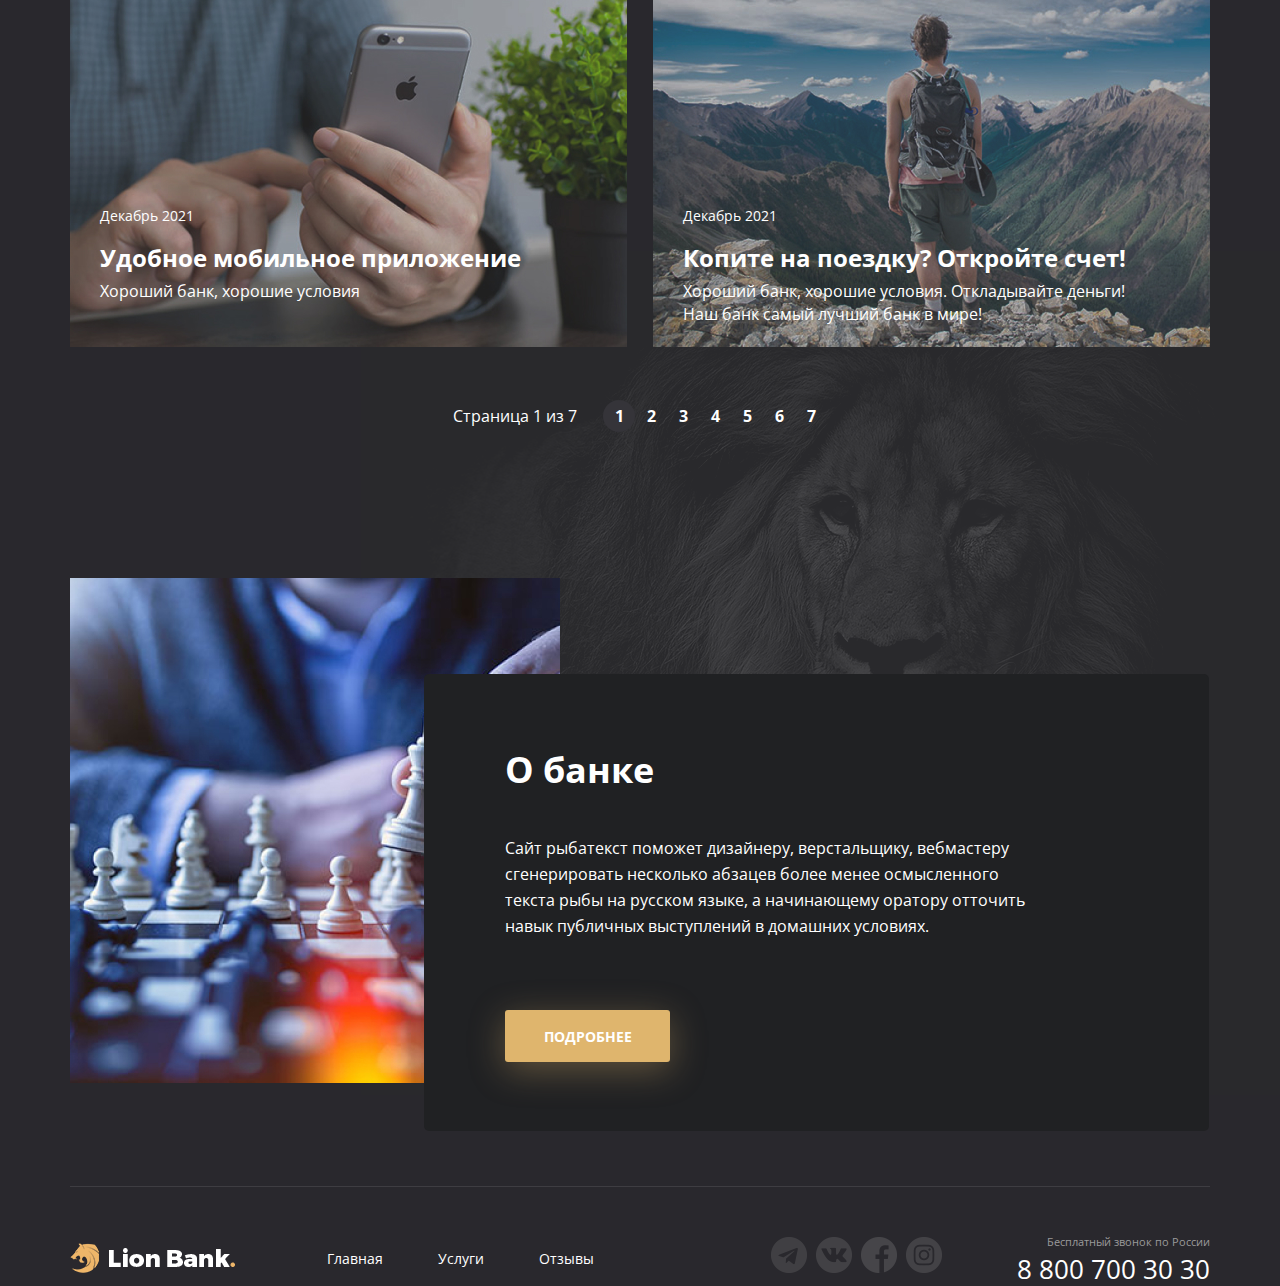
==== commit 4652b8dc: "Add files via upload" ====
--- a/index.html
+++ b/index.html
@@ -3,7 +3,7 @@
 <head>
     <meta charset="UTF-8">
     <meta http-equiv="X-UA-Compatible" content="IE=edge">
-    <meta name="viewport" content="width=device-width, initial-scale=1.0">
+    <meta name="viewport" content="width=1200, initial-scale=1.0">
     <title>Lion Bank</title>
     <link rel="preconnect" href="https://fonts.gstatic.com">
     <link href="https://fonts.googleapis.com/css2?family=Open+Sans:wght@400;700&display=swap" rel="stylesheet">
@@ -42,27 +42,9 @@
                     </header>
                     <div class="hero__content">
                         <div class="hero__text-section">
-                            <div class="offer offer__item--theme--grey">
-                                <div class="offer__header">
-                                    <img src="./img/card_grey.png" alt="card grey" class="offer__img">
-                                </div>
-                                <div class="offer__content">
-                                    <h3 class="offer__title">Карта «Базовая»</h3>
-                                    <div class="offer__prices">
-                                        <div class="offer__prices-cell">
-                                            <div class="offer__price">60 Р.-</div>
-                                            <div class="offer__price-desc">Обслуживание карты</div>
-                                        </div>
-                                        <div class="offer__prices-cell">
-                                            <div class="offer__price">до 4 %</div>
-                                            <div class="offer__price-desc">Кэшбек за любимые покупки</div>
-                                        </div>
-                                    </div>
-                                    <div class="btn__wrapper">    
-                                        <a href="#" class="btn btn--color--black">Подробнее</a>
-                                    </div>
-                                </div>
-                            </div>
+                            <h1 class="hero__title">Не отказывай себе в желании быть первым</h1>
+                            <h4 class="hero__subtitle">Банк с львиным характером</h4>
+                            <a href="#" class="btn btn--color--ginger">Подробнее</a>
                         </div>
                     </div>
                 </div>
@@ -138,31 +120,32 @@
                 </div>
             </section>
             <section class="section">
-                <div class="news">
+                <div class="container">
                     <h2 class="section__title">Новости и акции</h2>
                     <ul class="news__list">
-                        <li class="news__item">
+                        <li class="news__item single-news">
                             <img src="./img/new_phone.jpg" alt="Картинка новостей" class="news__img">
-                            <div class="news__content">
-                                <time class="news__date">
-                                    <span class="news__date-manth">Декабрь</span>
-                                    <span class="news__date-year">2021</span>
+                            <div class="single-news__content">
+                                <time class="single-news__date">
+                                    <span class="single-news__date-manth">Декабрь</span>
+                                    <span class="single-news__date-year">2021</span>
                                 </time>
-                                <div class="news__subtitlr">Удобное мобильное приложение</div>
-                                <div class="news__text">
+                                <div class="single-news__subtitlr">Удобное мобильное приложение</div>
+                                <div class="single-news__text">
                                     Хороший банк, хорошие условия
                                 </div>
                             </div>
                         </li>
-                        <li class="news__item">
+                        
+                        <li class="news__item single-news">
                             <img src="./img/new_mountains.jpg" alt="Картинка новостей" class="news__img">
-                            <div class="news__content">
-                                <time class="news__date">
-                                    <span class="news__date-manth">Декабрь</span>
-                                    <span class="news__date-year">2021</span>
+                            <div class="single-news__content">
+                                <time class="single-news__date">
+                                    <span class="single-news__date-manth">Декабрь</span>
+                                    <span class="single-news__date-year">2021</span>
                                 </time>
-                                <div class="news__subtitlr">Копите на поездку? Откройте счет!</div>
-                                <div class="news__text">
+                                <div class="single-news__subtitlr">Копите на поездку? Откройте счет!</div>
+                                <div class="single-news__text">
                                     Хороший банк, хорошие условия. Откладывайте деньги! Наш банк самый лучший банк в мире!   
                                 </div>
                             </div>
@@ -225,10 +208,11 @@
         <footer class="footer-container">
             <div class="container">
                 <div class="footer">
-                    <a href="#" class="logo">
+                    <div class="header__col">
+                        <a href="#" class="logo">
                             <img src="./img/logo.png" alt="lion bank logo" class="logo__icon">
-                    </a>
-                    <nav class="menu">
+                        </a>
+                        <nav class="menu">
                             <ul class="menu__list">
                                 <li class="menu__item">
                                     <a href="#" class="menu__link">Главная</a>
@@ -240,8 +224,10 @@
                                     <a href="#" class="menu__link">Отзывы</a>
                                 </li>
                             </ul>
-                    </nav>
-                    <div class="socials">
+                        </nav>
+                    </div>
+                    <div class="header__col header__col--align--right">
+                        <div class="socials">
                             <ul class="socials__list">
                                 <li class="socials__item">
                                     <a href="#" class="socials__link">
@@ -264,11 +250,13 @@
                                     </a>
                                 </li>
                             </ul>
-                    </div>
-                    <address class="contacts__footer">
-                            <div class="contacts__desc">Бесплатный звонок по России</div>
-                            <a href="tel:+78007003030" class="contacts__phone">8 800 700 30 30</a>
-                    </address>
+                        </div>
+                        <address class="contacts__footer">
+                                <div class="contacts__desc">Бесплатный звонок по России</div>
+                                <a href="tel:+78007003030" class="contacts__phone">8 800 700 30 30</a>
+                        </address>
+                    </div>
+                    
                 </div> 
             </div>        
         </footer>
--- a/css/main.css
+++ b/css/main.css
@@ -0,0 +1,18 @@
+@import url(./layout/fonts.css);
+@import url(./layout/normalize.css);
+@import url(./layout/base.css);
+
+@import url(./blocks/section.css);
+@import url(./blocks/services.css);
+@import url(./blocks/header.css);
+@import url(./blocks/logo.css);
+@import url(./blocks/menu.css);
+@import url(./blocks/contacts.css);
+@import url(./blocks/hero.css);
+@import url(./blocks/btn.css);
+@import url(./blocks/offers.css);
+@import url(./blocks/news.css);
+@import url(./blocks/pagination.css);
+@import url(./blocks/about.css);
+@import url(./blocks/footer.css);
+@import url(./blocks/socials.css);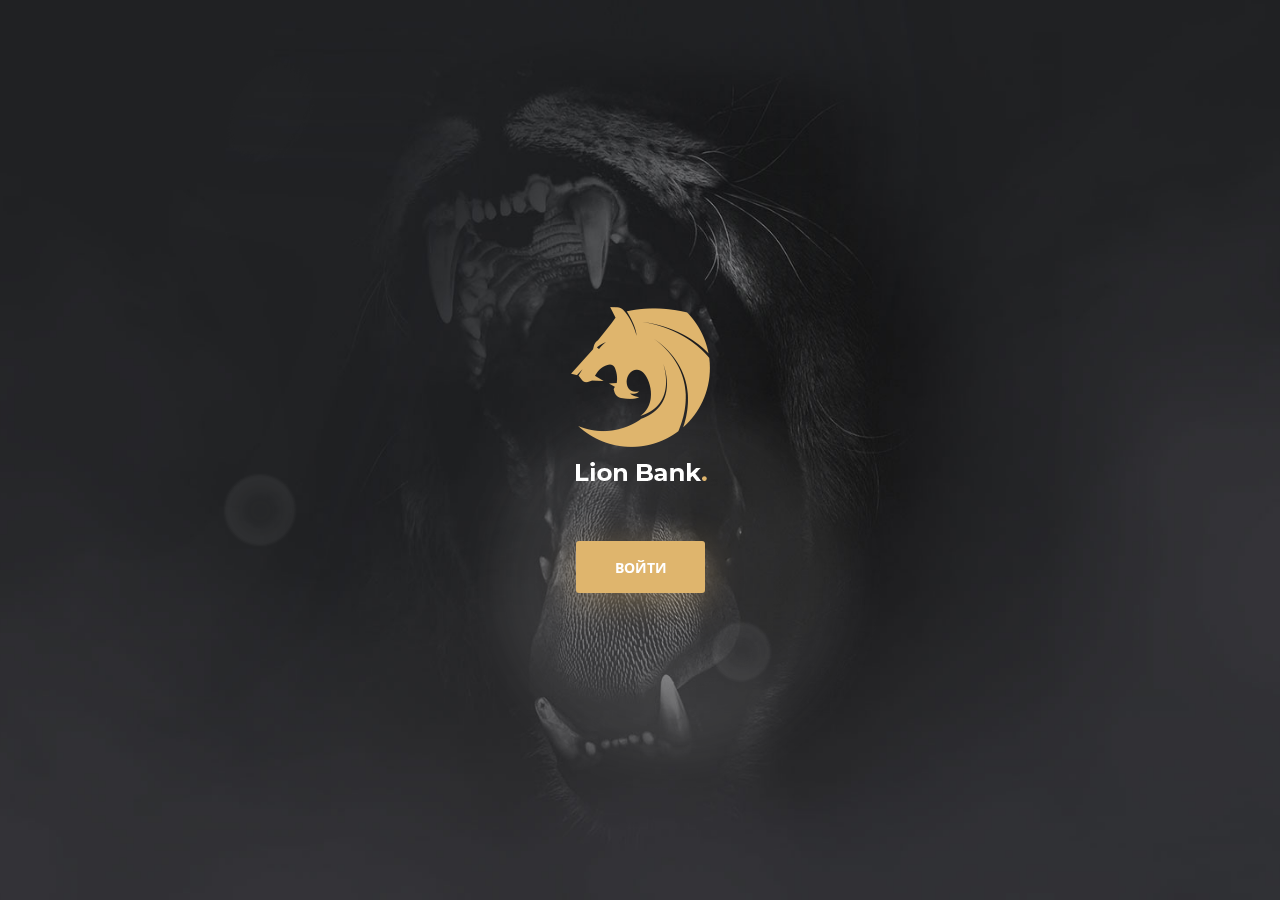
==== commit b4e32a82: "Add files via upload" ====
--- a/index.html
+++ b/index.html
@@ -4,262 +4,19 @@
     <meta charset="UTF-8">
     <meta http-equiv="X-UA-Compatible" content="IE=edge">
     <meta name="viewport" content="width=1200, initial-scale=1.0">
-    <title>Lion Bank</title>
+    <title>Lion Bank | Welcome Page</title>
     <link rel="preconnect" href="https://fonts.gstatic.com">
     <link href="https://fonts.googleapis.com/css2?family=Open+Sans:wght@400;700&display=swap" rel="stylesheet">
     <link rel="stylesheet" href="./css/main.css">
 </head>
 <body>
-    <div class="wrapper main-page-wrapper">
-        <div class="wrapper__content">
-            <section class="hero">
-                <div class="container hero__container">
-                    <header class="header">
-                        <div class="header__col">
-                            <a href="#" class="logo">
-                                <img src="./img/logo.png" alt="lion bank logo" class="logo__icon">
-                            </a>
-                            <nav class="menu">
-                                <ul class="menu__list">
-                                    <li class="menu__item">
-                                        <a href="#" class="menu__link">Главная</a>
-                                    </li>
-                                    <li class="menu__item">
-                                        <a href="./services.html" class="menu__link">Услуги</a>
-                                    </li>
-                                    <li class="menu__item">
-                                        <a href="#" class="menu__link">Отзывы</a>
-                                    </li>
-                                </ul>
-                            </nav>
-                        </div>
-                        <div class="header__col header__col--align--right">
-                            <address class="contacts">
-                                <a href="tel:+78007003030" class="contacts__phone">8 800 700 30 30</a>
-                                <div class="contacts__dropdown-title">График работы</div>
-                            </address>
-                        </div>
-                    </header>
-                    <div class="hero__content">
-                        <div class="hero__text-section">
-                            <h1 class="hero__title">Не отказывай себе в желании быть первым</h1>
-                            <h4 class="hero__subtitle">Банк с львиным характером</h4>
-                            <a href="#" class="btn btn--color--ginger">Подробнее</a>
-                        </div>
-                    </div>
-                </div>
-            </section>    
-            <section class="section">
-                <div class="container">
-                    <h2 class="section__title">Лучшие предложения банка</h2>
-                    <ul class="offers">
-                            <li class="offers__item offer offer__item--theme--grey">
-                                <div class="offer__header">
-                                    <img src="./img/card_grey.png" alt="card grey" class="offer__img">
-                                </div>
-                                <div class="offer__content">
-                                    <h3 class="offer__title">Карта «Базовая»</h3>
-                                    <div class="offer__prices">
-                                        <div class="offer__prices-cell">
-                                            <div class="offer__price">60 Р.-</div>
-                                            <div class="offer__price-desc">Обслуживание карты</div>
-                                        </div>
-                                        <div class="offer__prices-cell">
-                                            <div class="offer__price">до 4 %</div>
-                                            <div class="offer__price-desc">Кэшбек за любимые покупки</div>
-                                        </div>
-                                    </div>
-                                    <div class="btn__wrapper">    
-                                        <a href="#" class="btn btn--color--black">Подробнее</a>
-                                    </div>
-                                </div>
-                            </li>
-                            <li class="offers__item offer offer__item--theme--blue">
-                                <div class="offer__header">
-                                    <img src="./img/card_blue.png" alt="card blue" class="offer__img">
-                                </div>
-                                <div class="offer__content">
-                                    <h3 class="offer__title">Карта «Оптима»</h3>
-                                    <div class="offer__prices">
-                                        <div class="offer__prices-cell">
-                                            <div class="offer__price">90 Р.-</div>
-                                            <div class="offer__price-desc">Обслуживание карты</div>
-                                        </div>
-                                        <div class="offer__prices-cell">
-                                            <div class="offer__price">до 5 %</div>
-                                            <div class="offer__price-desc">Кэшбек за любимые покупки</div>
-                                        </div>
-                                    </div>
-                                    <div class="btn__wrapper">    
-                                        <a href="#" class="btn btn--color--black">Подробнее</a>
-                                    </div>
-                                </div>
-                            </li>
-                            <li class="offers__item offer offer__item--theme--gold">
-                                <div class="offer__header">
-                                    <img src="./img/card_gold.png" alt="card gold" class="offer__img">
-                                </div>
-                                <div class="offer__content">
-                                    <h3 class="offer__title">Карта «Платинум»</h3>
-                                    <div class="offer__prices">
-                                        <div class="offer__prices-cell">
-                                            <div class="offer__price">490 Р.-</div>
-                                            <div class="offer__price-desc">Обслуживание карты</div>
-                                        </div>
-                                        <div class="offer__prices-cell">
-                                            <div class="offer__price">до 6 %</div>
-                                            <div class="offer__price-desc">Кэшбек за любимые покупки</div>
-                                        </div>
-                                    </div>
-                                    <div class="btn__wrapper">    
-                                        <a href="#" class="btn btn--color--black">Подробнее</a>
-                                    </div>
-                                </div>
-                            </li>
-                    </ul>
-                </div>
-            </section>
-            <section class="section">
-                <div class="container">
-                    <h2 class="section__title">Новости и акции</h2>
-                    <ul class="news__list">
-                        <li class="news__item single-news">
-                            <img src="./img/new_phone.jpg" alt="Картинка новостей" class="news__img">
-                            <div class="single-news__content">
-                                <time class="single-news__date">
-                                    <span class="single-news__date-manth">Декабрь</span>
-                                    <span class="single-news__date-year">2021</span>
-                                </time>
-                                <div class="single-news__subtitlr">Удобное мобильное приложение</div>
-                                <div class="single-news__text">
-                                    Хороший банк, хорошие условия
-                                </div>
-                            </div>
-                        </li>
-                        
-                        <li class="news__item single-news">
-                            <img src="./img/new_mountains.jpg" alt="Картинка новостей" class="news__img">
-                            <div class="single-news__content">
-                                <time class="single-news__date">
-                                    <span class="single-news__date-manth">Декабрь</span>
-                                    <span class="single-news__date-year">2021</span>
-                                </time>
-                                <div class="single-news__subtitlr">Копите на поездку? Откройте счет!</div>
-                                <div class="single-news__text">
-                                    Хороший банк, хорошие условия. Откладывайте деньги! Наш банк самый лучший банк в мире!   
-                                </div>
-                            </div>
-                        </li>
-                    </ul> 
-                </div>
-                <div class="pagination">
-                    <div class="pagination__display">
-                        Страница
-                        <span class="pagination__display-current">
-                            1
-                        </span>
-                        из
-                        <span class="pagination__display-all">
-                            7
-                        </span>
-                    </div>
-                    <ul class="pagination__list">
-                        <li class="pagination__item pagination__item--active">
-                            <a href="#" class="pagination__link">1</a>
-                        </li>
-                        <li class="pagination__item">
-                            <a href="#" class="pagination__link">2</a>
-                        </li>
-                        <li class="pagination__item">
-                            <a href="#" class="pagination__link">3</a>
-                        </li>
-                        <li class="pagination__item">
-                            <a href="#" class="pagination__link">4</a>
-                        </li>
-                        <li class="pagination__item">
-                            <a href="#" class="pagination__link">5</a>
-                        </li>
-                        <li class="pagination__item">
-                            <a href="#" class="pagination__link">6</a>
-                        </li>
-                        <li class="pagination__item">
-                            <a href="#" class="pagination__link">7</a>
-                        </li>
-                    </ul>
-                </div>
-            </section>
-            <section class="section">
-                <div class="container">
-                    <div class="about">
-                        <img src="./img/chess.jpg" alt="Картинка о нас" class="about__img">
-                        <div class="about__content">
-                            <h2 class="about__title">О банке</h2>
-                            <div class="about__text">
-                                <p class="about__description">
-                                    Сайт рыбатекст поможет дизайнеру, верстальщику, вебмастеру сгенерировать несколько абзацев более менее осмысленного текста рыбы на русском языке, а начинающему оратору отточить навык публичных выступлений в домашних условиях.
-                                </p>
-                            </div>    
-                            <a href="#" class="btn btn--color--ginger">Подробнее</a>
-                        </div>
-                    </div>
-                </div>
-            </section>
+    <div class="welcome">
+        <div class="welcome__content">
+            <div class="central">
+                <img src="./img/logo/logo-vertical.png" alt="lionbank logo" class="central__logo">
+                <a href="./home.html" class="btn btn--color--ginger">Войти</a>
+            </div>
         </div> 
-        <footer class="footer-container">
-            <div class="container">
-                <div class="footer">
-                    <div class="header__col">
-                        <a href="#" class="logo">
-                            <img src="./img/logo.png" alt="lion bank logo" class="logo__icon">
-                        </a>
-                        <nav class="menu">
-                            <ul class="menu__list">
-                                <li class="menu__item">
-                                    <a href="#" class="menu__link">Главная</a>
-                                </li>
-                                <li class="menu__item">
-                                    <a href="#" class="menu__link">Услуги</a>
-                                </li>
-                                <li class="menu__item">
-                                    <a href="#" class="menu__link">Отзывы</a>
-                                </li>
-                            </ul>
-                        </nav>
-                    </div>
-                    <div class="header__col header__col--align--right">
-                        <div class="socials">
-                            <ul class="socials__list">
-                                <li class="socials__item">
-                                    <a href="#" class="socials__link">
-                                        <img src="./img/t.png" alt="Иконка соц. сети" class="socials__icon">
-                                    </a>
-                                </li>
-                                <li class="socials__item">
-                                    <a href="#" class="socials__link">
-                                        <img src="./img/vk.png" alt="Иконка соц. сети" class="socials__icon">
-                                    </a>
-                                </li>
-                                <li class="socials__item">
-                                    <a href="#" class="socials__link">
-                                        <img src="./img/fb.png" alt="Иконка соц. сети" class="socials__icon">
-                                    </a>
-                                </li>
-                                <li class="socials__item">
-                                    <a href="#" class="socials__link">
-                                        <img src="./img/in.png" alt="Иконка соц. сети" class="socials__icon">
-                                    </a>
-                                </li>
-                            </ul>
-                        </div>
-                        <address class="contacts__footer">
-                                <div class="contacts__desc">Бесплатный звонок по России</div>
-                                <a href="tel:+78007003030" class="contacts__phone">8 800 700 30 30</a>
-                        </address>
-                    </div>
-                    
-                </div> 
-            </div>        
-        </footer>
     </div>
 </body>
 </html>--- a/css/main.css
+++ b/css/main.css
@@ -3,11 +3,13 @@
 @import url(./layout/base.css);
 
 @import url(./blocks/section.css);
+@import url(./blocks/container.css);
 @import url(./blocks/services.css);
 @import url(./blocks/header.css);
 @import url(./blocks/logo.css);
 @import url(./blocks/menu.css);
 @import url(./blocks/contacts.css);
+@import url(./blocks/top-line.css);
 @import url(./blocks/hero.css);
 @import url(./blocks/btn.css);
 @import url(./blocks/offers.css);
@@ -15,4 +17,11 @@
 @import url(./blocks/pagination.css);
 @import url(./blocks/about.css);
 @import url(./blocks/footer.css);
-@import url(./blocks/socials.css);+@import url(./blocks/socials.css);
+@import url(./blocks/partners.css);
+@import url(./blocks/breadcrumbs.css);
+@import url(./blocks/page.css);
+@import url(./blocks/reviews.css);
+@import url(./blocks/separator.css);
+@import url(./blocks/welcome.css);
+@import url(./blocks/dropdown.css);